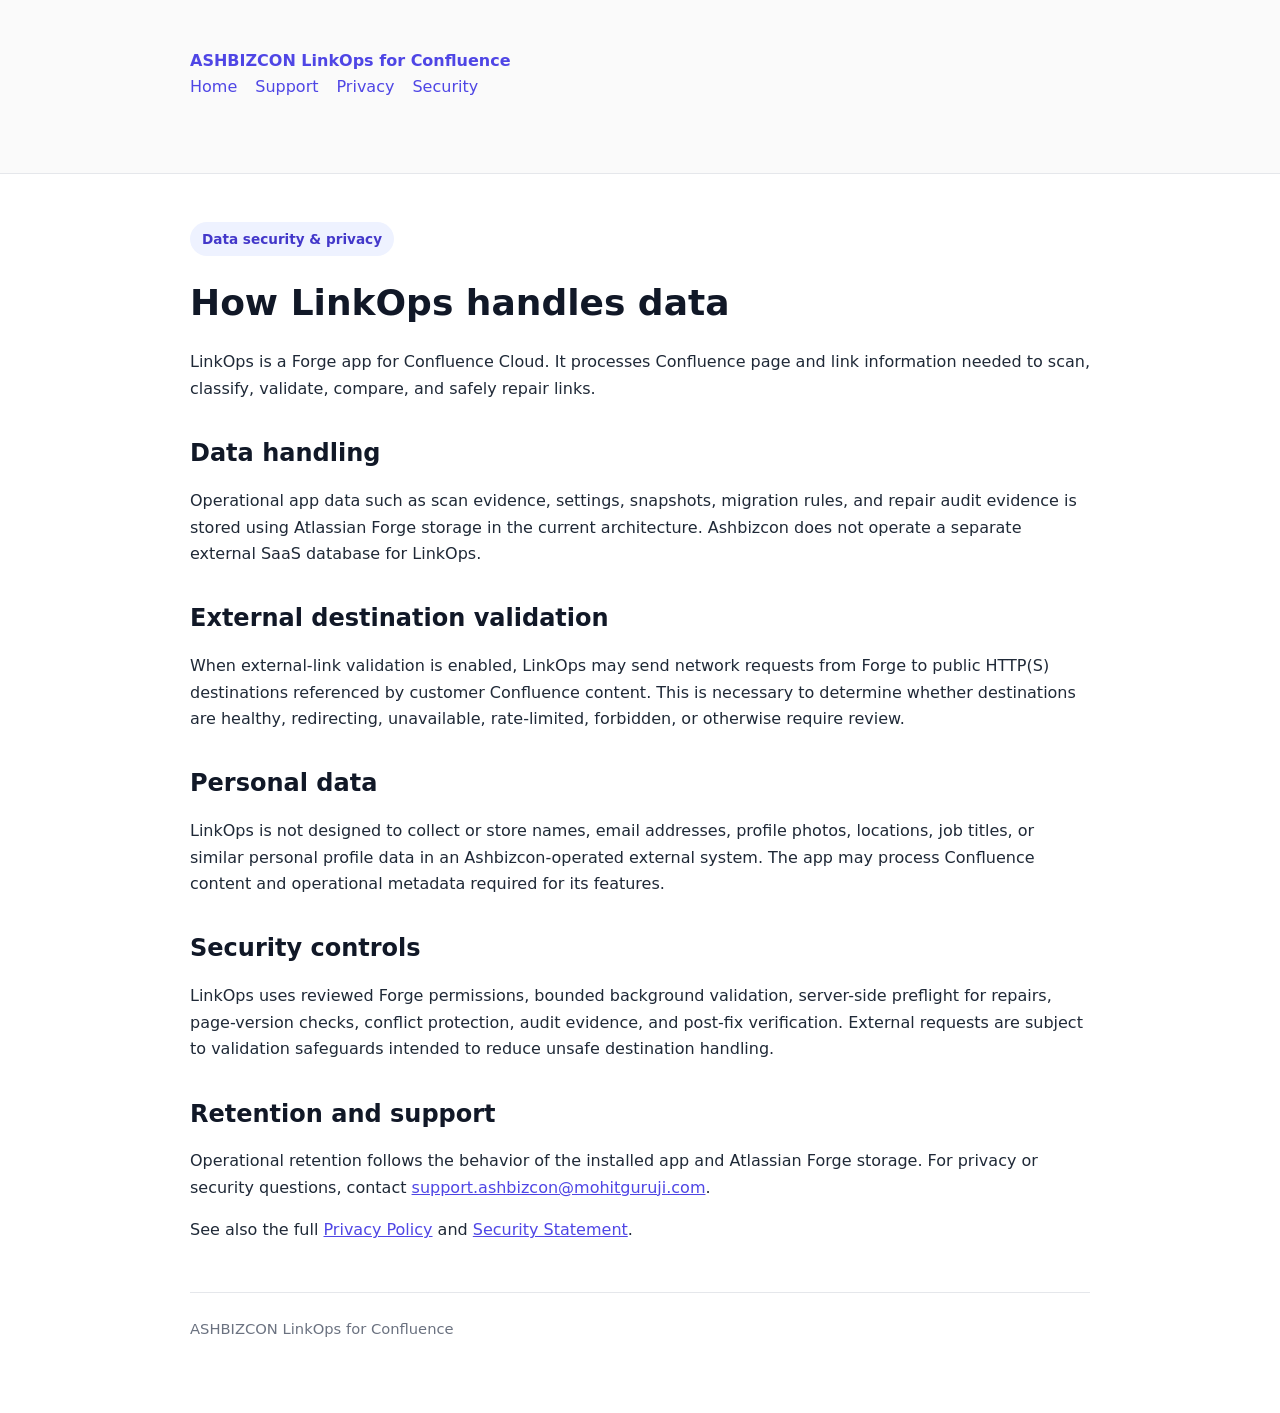
==== data-security-privacy.html @ 430562a2 "Add LinkOps data security and privacy statement" ====
<!doctype html><html lang="en"><head><meta charset="utf-8"><meta name="viewport" content="width=device-width,initial-scale=1"><title>LinkOps Data Security and Privacy</title><link rel="stylesheet" href="style.css"></head><body><header><div class="wrap"><div class="brand">ASHBIZCON LinkOps for Confluence</div><div class="nav"><a href="index.html">Home</a><a href="support.html">Support</a><a href="privacy.html">Privacy</a><a href="security.html">Security</a></div></div></header><main class="wrap"><span class="pill">Data security & privacy</span><h1>How LinkOps handles data</h1><p>LinkOps is a Forge app for Confluence Cloud. It processes Confluence page and link information needed to scan, classify, validate, compare, and safely repair links.</p><h2>Data handling</h2><p>Operational app data such as scan evidence, settings, snapshots, migration rules, and repair audit evidence is stored using Atlassian Forge storage in the current architecture. Ashbizcon does not operate a separate external SaaS database for LinkOps.</p><h2>External destination validation</h2><p>When external-link validation is enabled, LinkOps may send network requests from Forge to public HTTP(S) destinations referenced by customer Confluence content. This is necessary to determine whether destinations are healthy, redirecting, unavailable, rate-limited, forbidden, or otherwise require review.</p><h2>Personal data</h2><p>LinkOps is not designed to collect or store names, email addresses, profile photos, locations, job titles, or similar personal profile data in an Ashbizcon-operated external system. The app may process Confluence content and operational metadata required for its features.</p><h2>Security controls</h2><p>LinkOps uses reviewed Forge permissions, bounded background validation, server-side preflight for repairs, page-version checks, conflict protection, audit evidence, and post-fix verification. External requests are subject to validation safeguards intended to reduce unsafe destination handling.</p><h2>Retention and support</h2><p>Operational retention follows the behavior of the installed app and Atlassian Forge storage. For privacy or security questions, contact <a href="mailto:support.ashbizcon@mohitguruji.com">support.ashbizcon@mohitguruji.com</a>.</p><p>See also the full <a href="privacy.html">Privacy Policy</a> and <a href="security.html">Security Statement</a>.</p><footer>ASHBIZCON LinkOps for Confluence</footer></main></body></html>
---- style.css ----
body{font-family:Inter,ui-sans-serif,system-ui,-apple-system,BlinkMacSystemFont,"Segoe UI",sans-serif;margin:0;background:#fff;color:#1f2937;line-height:1.65}.wrap{max-width:900px;margin:0 auto;padding:48px 24px 72px}header{border-bottom:1px solid #e5e7eb;background:#fafafa}.brand{font-weight:700;color:#4f46e5}.nav a{margin-right:18px;color:#4f46e5;text-decoration:none}.card{border:1px solid #e5e7eb;border-radius:18px;padding:24px;margin:24px 0;background:#fff}h1,h2,h3{color:#111827;line-height:1.25}h1{font-size:2.25rem}h2{margin-top:36px}a{color:#4f46e5}code{background:#f3f4f6;border-radius:6px;padding:2px 6px}footer{border-top:1px solid #e5e7eb;color:#6b7280;font-size:.92rem;margin-top:48px;padding-top:24px}.muted{color:#6b7280}.pill{display:inline-block;border-radius:999px;background:#eef2ff;color:#4338ca;padding:6px 12px;font-size:.85rem;font-weight:600}ul{padding-left:22px}
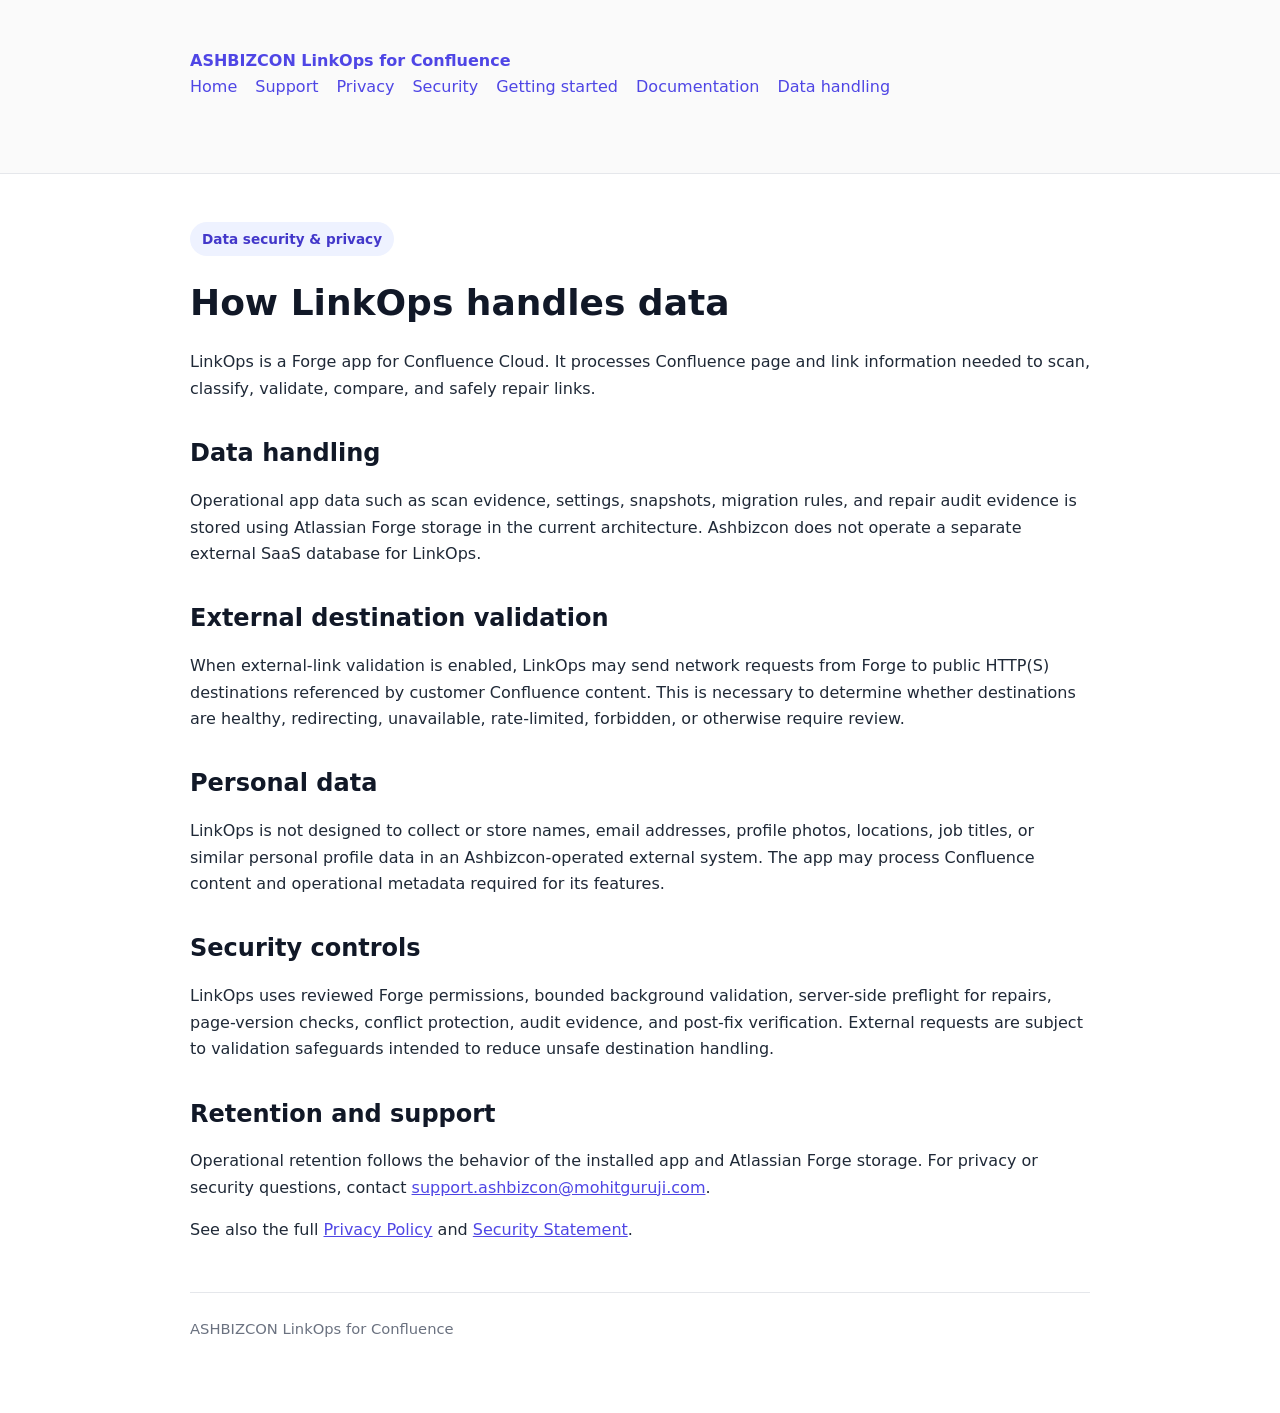
==== commit 09e65207: "Add guided LinkOps onboarding and connect existing customer documentation" ====
--- a/data-security-privacy.html
+++ b/data-security-privacy.html
@@ -1 +1 @@
-<!doctype html><html lang="en"><head><meta charset="utf-8"><meta name="viewport" content="width=device-width,initial-scale=1"><title>LinkOps Data Security and Privacy</title><link rel="stylesheet" href="style.css"></head><body><header><div class="wrap"><div class="brand">ASHBIZCON LinkOps for Confluence</div><div class="nav"><a href="index.html">Home</a><a href="support.html">Support</a><a href="privacy.html">Privacy</a><a href="security.html">Security</a></div></div></header><main class="wrap"><span class="pill">Data security & privacy</span><h1>How LinkOps handles data</h1><p>LinkOps is a Forge app for Confluence Cloud. It processes Confluence page and link information needed to scan, classify, validate, compare, and safely repair links.</p><h2>Data handling</h2><p>Operational app data such as scan evidence, settings, snapshots, migration rules, and repair audit evidence is stored using Atlassian Forge storage in the current architecture. Ashbizcon does not operate a separate external SaaS database for LinkOps.</p><h2>External destination validation</h2><p>When external-link validation is enabled, LinkOps may send network requests from Forge to public HTTP(S) destinations referenced by customer Confluence content. This is necessary to determine whether destinations are healthy, redirecting, unavailable, rate-limited, forbidden, or otherwise require review.</p><h2>Personal data</h2><p>LinkOps is not designed to collect or store names, email addresses, profile photos, locations, job titles, or similar personal profile data in an Ashbizcon-operated external system. The app may process Confluence content and operational metadata required for its features.</p><h2>Security controls</h2><p>LinkOps uses reviewed Forge permissions, bounded background validation, server-side preflight for repairs, page-version checks, conflict protection, audit evidence, and post-fix verification. External requests are subject to validation safeguards intended to reduce unsafe destination handling.</p><h2>Retention and support</h2><p>Operational retention follows the behavior of the installed app and Atlassian Forge storage. For privacy or security questions, contact <a href="mailto:support.ashbizcon@mohitguruji.com">support.ashbizcon@mohitguruji.com</a>.</p><p>See also the full <a href="privacy.html">Privacy Policy</a> and <a href="security.html">Security Statement</a>.</p><footer>ASHBIZCON LinkOps for Confluence</footer></main></body></html>+<!doctype html><html lang="en"><head><meta charset="utf-8"><meta name="viewport" content="width=device-width,initial-scale=1"><title>LinkOps Data Security and Privacy</title><link rel="stylesheet" href="style.css"></head><body><header><div class="wrap"><div class="brand">ASHBIZCON LinkOps for Confluence</div><div class="nav"><a href="index.html">Home</a><a href="support.html">Support</a><a href="privacy.html">Privacy</a><a href="security.html">Security</a><a href="getting-started.html">Getting started</a><a href="docs.html">Documentation</a><a href="data-security-privacy.html">Data handling</a></div></div></header><main class="wrap"><span class="pill">Data security & privacy</span><h1>How LinkOps handles data</h1><p>LinkOps is a Forge app for Confluence Cloud. It processes Confluence page and link information needed to scan, classify, validate, compare, and safely repair links.</p><h2>Data handling</h2><p>Operational app data such as scan evidence, settings, snapshots, migration rules, and repair audit evidence is stored using Atlassian Forge storage in the current architecture. Ashbizcon does not operate a separate external SaaS database for LinkOps.</p><h2>External destination validation</h2><p>When external-link validation is enabled, LinkOps may send network requests from Forge to public HTTP(S) destinations referenced by customer Confluence content. This is necessary to determine whether destinations are healthy, redirecting, unavailable, rate-limited, forbidden, or otherwise require review.</p><h2>Personal data</h2><p>LinkOps is not designed to collect or store names, email addresses, profile photos, locations, job titles, or similar personal profile data in an Ashbizcon-operated external system. The app may process Confluence content and operational metadata required for its features.</p><h2>Security controls</h2><p>LinkOps uses reviewed Forge permissions, bounded background validation, server-side preflight for repairs, page-version checks, conflict protection, audit evidence, and post-fix verification. External requests are subject to validation safeguards intended to reduce unsafe destination handling.</p><h2>Retention and support</h2><p>Operational retention follows the behavior of the installed app and Atlassian Forge storage. For privacy or security questions, contact <a href="mailto:support.ashbizcon@mohitguruji.com">support.ashbizcon@mohitguruji.com</a>.</p><p>See also the full <a href="privacy.html">Privacy Policy</a> and <a href="security.html">Security Statement</a>.</p><footer>ASHBIZCON LinkOps for Confluence</footer></main></body></html>
